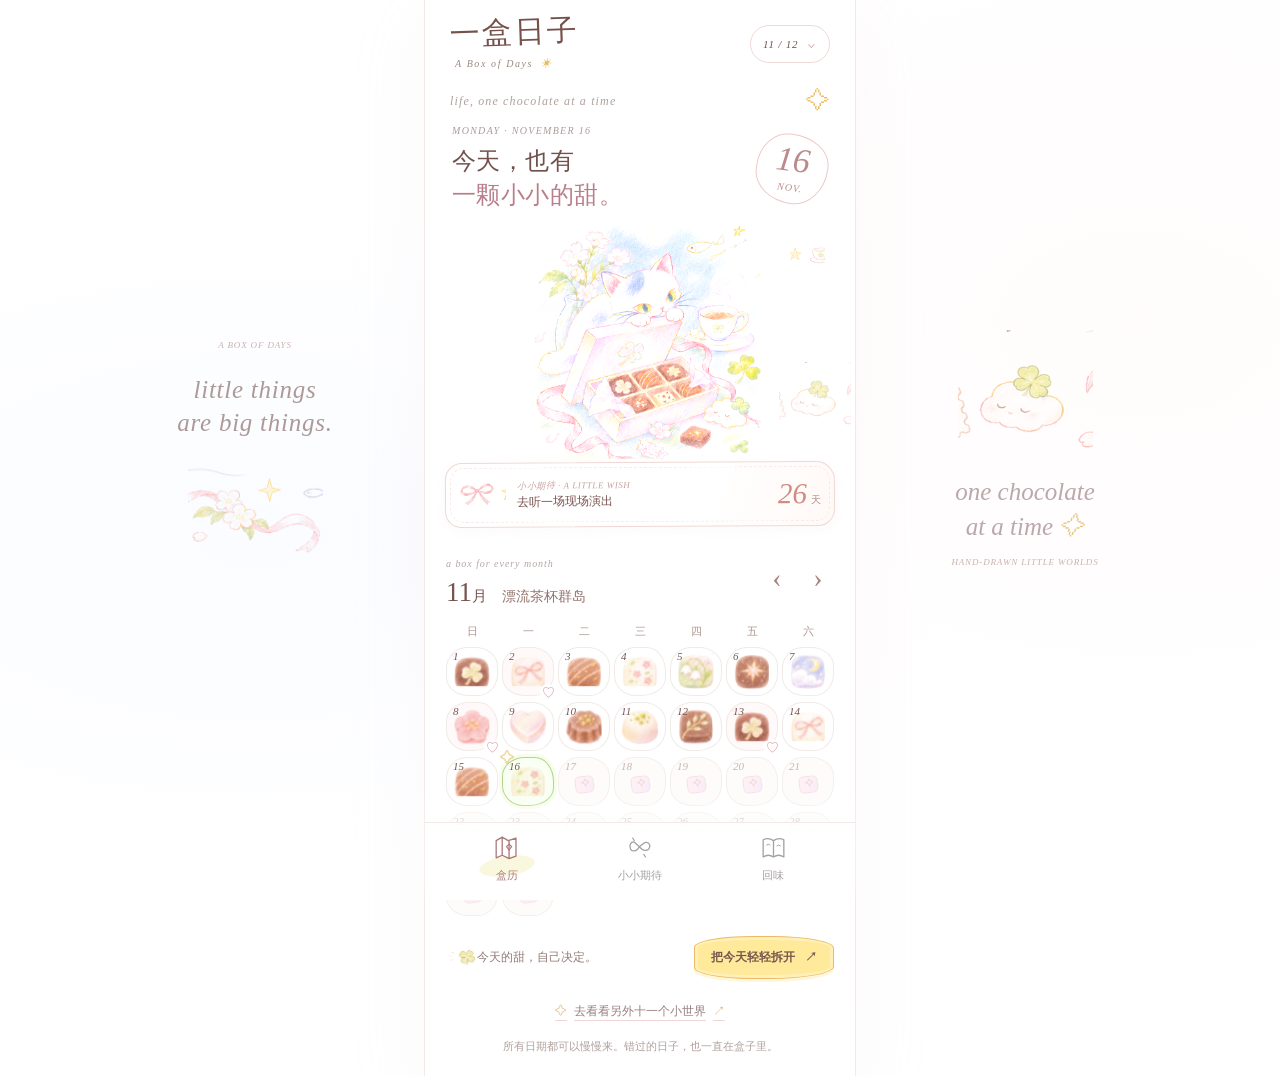
==== index.html @ d1d340fd "Polish V4 wrapper and mood interactions" ====
<!DOCTYPE html>
<html lang="zh-CN">
<head>
<meta charset="UTF-8" />
<meta name="viewport" content="width=device-width,initial-scale=1,viewport-fit=cover" />
<meta name="theme-color" content="#ffffff" />
<meta name="description" content="一盒日子：一颗巧克力，一段小日子。纯白手绘风互动日历 Demo。" />
<title>一盒日子 · A Box of Days</title>
<link rel="stylesheet" href="./styles.css" />
<script defer src="./app.js"></script>
</head>
<body>
<div class="site-aside left-aside" aria-hidden="true"><span class="aside-micro">A BOX OF DAYS</span><div class="aside-mark">little things<br />are big things.</div><img src="./assets/motif-flower.png" alt="" /></div>
<div class="app-shell" id="app">
  <header class="masthead">
    <button type="button" class="brand" data-nav="calendar" aria-label="回到盒历"><span class="brand-wordmark">一盒日子</span><span class="brand-sub">A Box of Days <span aria-hidden="true">✳</span></span></button>
    <button type="button" class="month-entry" data-months aria-label="选择月份"><span id="monthIndex">11 / 12</span><span class="month-down" aria-hidden="true">⌄</span></button>
  </header>
  <main id="pageContent" tabindex="-1"></main>
  <nav class="bottom-nav" aria-label="主导航">
    <button type="button" class="nav-item active" data-nav="calendar" aria-current="page"><svg viewBox="0 0 36 36" fill="none" aria-hidden="true"><path d="M6 10L13 6L20 10L29 7L29 28L21 31L13 27L6 30Z M13 6v21m8-17v21" stroke="currentColor" stroke-width="1.5" stroke-linejoin="round" stroke-linecap="round"/><path d="M18 17l3-3 3 3-3 4Z" stroke="currentColor" stroke-width="1.3"/></svg><span>盒历</span></button>
    <button type="button" class="nav-item" data-nav="anticipation"><svg viewBox="0 0 36 36" fill="none" aria-hidden="true"><path d="M7 15c3-7 6-2 11 2 5-4 9-8 12-2 0 8-8 8-12 2C14 24 6 24 7 15Z" stroke="currentColor" stroke-width="1.5" stroke-linecap="round" stroke-linejoin="round"/><path d="m12 10-2-3m13 19 2 3" stroke="currentColor" stroke-width="1.4" stroke-linecap="round"/></svg><span>小小期待</span></button>
    <button type="button" class="nav-item" data-nav="memories"><svg viewBox="0 0 36 36" fill="none" aria-hidden="true"><path d="M6 9Q12 6 18 10Q24 6 30 9V29Q24 25 18 29Q12 25 6 29Z M18 10v19" stroke="currentColor" stroke-width="1.5" stroke-linecap="round" stroke-linejoin="round"/><path d="M10 15q2-2 4 0m8 1q2-2 4 0" stroke="currentColor" stroke-width="1.1" stroke-linecap="round"/></svg><span>回味</span></button>
  </nav>
</div>
<div class="site-aside right-aside" aria-hidden="true"><img src="./assets/motif-cloud.png" alt="" /><div>one chocolate<br />at a time <span>✧</span></div><span class="aside-micro">HAND-DRAWN LITTLE WORLDS</span></div>
<div class="overlay-root" id="overlayRoot" aria-live="polite"></div>
<div class="toast" id="toast" role="status" aria-live="polite"></div>
</body>
</html>
---- styles.css ----
/* A Box of Days · Pure White Naive Pencil System v3 */
:root{--white:#fff;--ink:#70534d;--ink-dark:#493a38;--muted:#aa9993;--line:#ebded9;--pink:#ffd6dd;--pink-ink:#e7a9b9;--butter:#ffe67e;--blue:#afc8ef;--mint:#d2e7bc;--lilac:#e4d8fa;--paper-shadow:0 9px 30px #cfaeb515}
*{box-sizing:border-box}
html{scroll-behavior:smooth}
body{margin:0;background:#fff;color:var(--ink);font:14px/1.65 -apple-system,BlinkMacSystemFont,"PingFang SC","Microsoft YaHei","Noto Sans CJK SC",sans-serif;-webkit-font-smoothing:antialiased}
button,input,textarea{font:inherit;color:inherit}button{cursor:pointer}button:disabled{cursor:default;opacity:.38}button:focus-visible,input:focus-visible,textarea:focus-visible{outline:2px dashed #86a3d8;outline-offset:3px}
img,svg{display:block}img{max-width:100%}
button{background:none;border:0}h1,h2,h3,p{margin-top:0}.hand-tiny,.script-caption,.aside-micro,.brand-sub,.wish-title,.inner-kicker,.sheet-small{font:italic 12px/1.5 Georgia,"Times New Roman",serif;letter-spacing:.095em}
.app-shell{max-width:430px;margin:0 auto;min-height:100dvh;background:#fff;position:relative;padding-bottom:98px}
.masthead{height:81px;display:flex;align-items:center;justify-content:space-between;padding:13px 25px 6px;position:relative;background:#fff;z-index:2}
.brand{display:flex;flex-direction:column;align-items:flex-start;padding:0;line-height:1;text-align:left}
.brand-wordmark{font-family:"STKaiti","KaiTi","Noto Serif CJK SC",serif;font-size:30px;letter-spacing:.07em;font-weight:400;transform:rotate(-2deg);color:#8d6861}
.brand-sub{color:#9b8881;letter-spacing:.16em;font-size:10px;margin:9px 0 0 5px}
.brand-sub span{color:#e5b85b;margin-left:4px}
.month-entry{display:flex;align-items:center;gap:8px;border:1px solid #eedbd5;border-radius:100px;padding:7px 12px;font:italic 11px Georgia,serif;letter-spacing:.07em;background:#fff;min-height:38px}
.month-down{font:19px Georgia,serif;margin-top:-5px;color:#d0a49d}
.calendar-page{padding-bottom:13px}
.hero-topline{padding:0 25px;display:flex;align-items:center;justify-content:space-between;color:#b0a09d}
.small-star{font-size:24px;color:#efbf6a;font-weight:300}
.day-greeting{display:flex;justify-content:space-between;align-items:center;padding:4px 27px 0}
.today-caption{font:italic 10px Georgia,serif;color:#aa9b98;letter-spacing:.13em;margin-bottom:8px}
.day-greeting h1{font:400 24px/1.45 "STKaiti","KaiTi","Noto Serif CJK SC",serif;letter-spacing:.02em;color:#7e615b;margin:0}
.day-greeting h1 span{color:#c896a0}
.today-number{width:72px;height:70px;display:flex;flex-direction:column;align-items:center;justify-content:center;transform:rotate(7deg);border:1.2px solid #efc9c8;border-radius:44% 57% 47% 57% / 53% 43% 58% 46%;color:#bb8a8d}
.today-number strong{font:italic 34px/.9 Georgia,serif;font-weight:400}.today-number small{font:italic 10px Georgia,serif;letter-spacing:.1em;margin-top:6px}
.hero-picture{width:100%;height:246px;position:relative;display:flex;align-items:center;justify-content:center;overflow:visible;margin-top:0;isolation:isolate}
.hero-main{width:calc(100% - 26px);max-width:408px;height:100%;object-fit:contain;object-position:center;filter:saturate(1.15)}
.hero-picture>.float-star{position:absolute;z-index:-1;width:35px;right:7%;top:12%;opacity:.68}.hero-cloud{position:absolute;width:72px;right:1%;bottom:11%;opacity:.6;z-index:-1}
.mini-world{height:224px;margin:11px 22px 3px;position:relative;overflow:hidden;border-radius:34px;background:radial-gradient(ellipse at 50% 48%,color-mix(in srgb,var(--month-tint) 43%,white) 0%,#fff 69%);isolation:isolate}
.mini-world-halo{position:absolute;inset:15% 23%;border-radius:50%;border:1px dashed #e2d3dc;transform:rotate(-11deg)}.mini-world .doodle{position:absolute;width:108px;opacity:.86}.world-doodle-one{left:15%;top:9%;transform:rotate(-18deg)}.world-doodle-two{right:15%;top:13%;transform:rotate(17deg)}.mini-world .world-choco{position:absolute;width:120px;height:120px;object-fit:contain;bottom:34px;left:calc(50% - 60px);filter:drop-shadow(0 7px 12px #decbd455)}.world-circle{position:absolute;width:32px;height:32px;border:1px solid #e5bcc6;border-radius:45%;right:10%;top:32%;transform:rotate(20deg)}.world-subtitle{position:absolute;bottom:10px;left:0;right:0;text-align:center;font:italic 11px Georgia,serif;color:#9d918e;letter-spacing:.1em}
.goal-note{margin:3px 20px 18px;padding:8px 13px;min-height:65px;width:calc(100% - 40px);display:flex;align-items:center;gap:10px;text-align:left;border:1px solid #efd9d4;border-radius:17px 19px 17px 16px;position:relative;background:linear-gradient(110deg,#fff 67%,#fff9f6);box-shadow:0 3px 11px #efdede30;transform:rotate(-.3deg)}
.goal-note::before{content:"";position:absolute;inset:4px;border:1px dashed #f9e9e6;border-radius:14px;pointer-events:none}.goal-doodle{width:48px;flex:0 0 48px;display:flex;align-items:center;justify-content:center}.goal-doodle .doodle{width:46px;height:42px;object-fit:contain}.goal-copy{min-width:0;flex:1;display:flex;flex-direction:column;gap:1px}.goal-copy small{font:italic 9px Georgia,serif;letter-spacing:.06em;color:#c6a39f}.goal-copy strong{font-size:12px;line-height:1.35;font-weight:500;white-space:nowrap;overflow:hidden;text-overflow:ellipsis;color:#805e59}.goal-days{min-width:47px;display:flex;align-items:baseline;justify-content:flex-end;gap:4px;white-space:nowrap}.goal-days b{font:italic 29px Georgia,serif;color:#d18b83;font-weight:400}.goal-days small{font-size:10px;color:#ad8f83}
.calendar-section{padding:0 21px}.month-row{display:flex;align-items:center;justify-content:space-between;min-height:66px;margin-bottom:4px}.script-caption{font-size:10px;color:#b5a7a5}.month-row h2{font-family:"STKaiti","KaiTi","Noto Serif CJK SC",serif;font-weight:400;color:#826560;font-size:27px;line-height:1;margin:5px 0 0}.month-row h2 small{font-size:15px}.month-name{font-size:14px;margin-left:8px;color:#a78e88}.month-arrows{display:flex;gap:9px}.month-arrows button{font:28px/1 Georgia,serif;color:#a7837f;width:32px;height:38px;display:grid;place-items:center}
.weekdays,.dates-grid{display:grid;grid-template-columns:repeat(7,minmax(0,1fr));column-gap:4px}.weekdays{height:32px;align-items:center;text-align:center;color:#ae9690;font-size:11px}.dates-grid{gap:6px 4px}.date-empty{min-height:49px}.date-button{min-width:0;height:49px;position:relative;display:flex;align-items:center;justify-content:center;border:1px solid #f0ebe7;border-radius:40% 44% 38% 42% / 43% 38% 45% 39%;transition:transform .17s ease,background .17s ease,border-color .17s ease;background:#fff;overflow:visible}.date-button:nth-child(4n){border-radius:43% 37% 48% 41% / 39% 50% 37% 42%}.date-button:hover{transform:translateY(-2px) rotate(-2deg);border-color:#e9c8ca;background:#fffafa}.date-button.future{background:rgba(251,249,248,.55);border-color:#f4efec}.date-button.opened{background:#fff9fa}.date-button.today{border:1.8px solid #b2d48d;background:#fafff3;box-shadow:0 0 0 3px #f6fde9}.date-button.today:before{content:"✧";position:absolute;color:#e4b85a;font-size:15px;left:-3px;top:-12px}.date-number{font:italic 11px Georgia,serif;position:absolute;top:3px;left:6px;color:#876965;z-index:1;line-height:1}.date-button.future .date-number{color:#c7b5b0}.chocolate-image{object-fit:contain;display:block}.date-button .chocolate-image{height:40px;width:40px;margin-top:8px;mix-blend-mode:multiply}.tiny-foil{width:19px;height:17px;position:absolute;top:18px;left:calc(50% - 9px);background:linear-gradient(120deg,#fff2f5,#f9ecf9);border:1px solid #f3e2e5;border-radius:5px;transform:rotate(-7deg)}.tiny-foil:after{content:"✧";position:absolute;font-size:8px;color:#e2c2b8;left:6px;top:0}.date-heart{position:absolute;right:-3px;bottom:-5px;z-index:1;font:13px Georgia,serif;color:#d790a2;background:#fff;border-radius:50%;width:16px;height:16px;display:grid;place-items:center}
.calendar-bottom{display:flex;align-items:center;justify-content:space-between;gap:5px;margin:20px 0 4px}.calendar-bottom>span{display:flex;align-items:center;gap:2px;font:12px "STKaiti","KaiTi",serif;color:#ac938d}.calendar-bottom .doodle{height:28px;width:29px;object-fit:contain}.calendar-bottom button,.yellow-pencil-btn{background:#ffe99b;color:#77584e;border:1.2px solid #ecba67;min-height:43px;border-radius:42% 44% 46% 41% / 26% 28% 29% 27%;padding:8px 16px;font-weight:600;font-size:12px;box-shadow:0 3px 0 #fff6db,inset 0 0 0 3px #fff0b7;transition:transform .2s ease,box-shadow .2s ease}.calendar-bottom button:hover,.yellow-pencil-btn:hover{transform:translateY(-2px) rotate(-1deg);box-shadow:0 4px 12px #e8d69b77}.calendar-bottom button span{margin-left:7px}
.explore-months{display:flex;align-items:center;justify-content:center;gap:7px;margin:22px auto 0;color:#9a7f80;font-size:12px;text-decoration:underline;text-decoration-color:#f1d6d9;text-underline-offset:5px}.explore-months span{color:#deb36f}.under-note{text-align:center;color:#b0a19d;line-height:1.8;font-size:11px;padding:6px 22px;margin:8px 0 0}
.bottom-nav{position:absolute;bottom:0;left:0;right:0;height:78px;padding:8px 15px 18px;display:grid;grid-template-columns:repeat(3,1fr);z-index:9;background:linear-gradient(#ffffffeb,#fff 45%);border-top:1px solid #f3e9e7;box-shadow:0 -12px 28px #fff9}.nav-item{display:flex;align-items:center;justify-content:center;flex-direction:column;gap:0;font-size:11px;color:#a5a0a2;position:relative}.nav-item svg{width:31px;height:31px;margin-bottom:3px}.nav-item.active{color:#a97979}.nav-item.active::before{content:"";position:absolute;width:56px;height:20px;left:calc(50% - 28px);top:25px;z-index:-1;border-radius:50%;background:#f8f4d3b8;transform:rotate(-9deg)}
.site-aside{position:fixed;top:50%;transform:translateY(-50%);width:190px;pointer-events:none;display:flex;flex-direction:column;align-items:center;text-align:center;color:#c7b3ae}.site-aside .aside-micro{font-size:9px}.left-aside{left:max(4vw,calc(50% - 480px))}.right-aside{right:max(4vw,calc(50% - 480px))}.aside-mark{font:italic 25px/1.35 Georgia,serif;color:#ad9998;margin:20px 0;letter-spacing:.03em}.site-aside img{width:135px;opacity:.73}.right-aside div{font:italic 25px/1.4 Georgia,serif;margin:12px;color:#bba8ab}.right-aside div span{color:#e6cb88}
.inner-page{padding:28px 26px 20px}.inner-kicker{font-size:10px;color:#c8abae}.inner-page h1{margin:19px 0;font:400 28px/1.5 "STKaiti","KaiTi",serif;color:#866967}.inner-page h1 i{color:#ca9da3;font-style:normal}.section-copy{font-size:12px;line-height:1.9;color:#a19491}.gift-illustration{height:213px;position:relative;display:flex;align-items:center;justify-content:center}.gift-flower{width:185px;height:185px;object-fit:contain}.gift-ribbon{width:83px;position:absolute;left:11%;top:24%;transform:rotate(-15deg)}.gift-star{width:64px;position:absolute;right:10%;top:15%}.wish-paper{border:1px solid #ecd9d5;border-radius:19px;padding:21px;position:relative;box-shadow:var(--paper-shadow);background:#fff;transform:rotate(-.35deg)}.wish-paper::after{content:"";position:absolute;inset:5px;pointer-events:none;border:1px dashed #f6e8e4;border-radius:15px}.wish-title{color:#c5a7ad;margin-bottom:12px}.wish-paper>strong{display:block;font:400 23px/1.5 "STKaiti","KaiTi",serif;color:#856662}.wish-remaining{display:flex;align-items:center;gap:16px;margin:16px 0 12px}.wish-remaining b{font:italic 60px/1 Georgia,serif;font-weight:400;color:#c5918c}.wish-remaining span{display:flex;flex-direction:column;font-size:12px}.wish-remaining small{font:italic 10px Georgia,serif;color:#b9a3a0}.wish-reward{padding:12px 0;border-top:1px dashed #eddcd5;margin:13px 0;font-size:12px}.wish-paper .yellow-pencil-btn{width:100%;position:relative;z-index:1}.outline-pencil-btn{border:1px solid #ead6d4;border-radius:22px;background:#fff;color:#9a797b;font-size:12px;min-height:43px;padding:9px 14px}.inner-page>.outline-pencil-btn{width:100%;margin:19px 0 6px}.memory-hero{height:196px;position:relative;overflow:hidden;margin:5px 0 13px}.memory-art{position:absolute;width:300px;height:180px;object-fit:contain;left:0;top:0}.memory-cloud{position:absolute;width:120px;right:5px;top:14px}.memory-count{position:absolute;bottom:5px;right:10px;display:flex;flex-direction:column;text-align:center}.memory-count b{font:italic 55px Georgia,serif;color:#ba9398}.memory-count span{font-size:11px;color:#aa9897}.memory-list{display:flex;flex-direction:column;gap:7px}.memory-entry{display:flex;text-align:left;align-items:center;gap:11px;min-height:85px;border:1px solid #f0e5e0;border-radius:17px;background:#fff;padding:8px 11px}.memory-entry:hover{background:#fffbfc}.memory-piece{width:62px;height:62px;flex:0 0 62px;display:grid;place-items:center}.memory-piece img{height:60px;width:60px}.memory-words{display:flex;flex-direction:column;gap:1px;flex:1;min-width:0}.memory-words small{color:#b8a4a0;font:italic 10px Georgia,serif}.memory-words b{font-size:13px;color:#816862;font-weight:500}.memory-words>span{font-size:11px;color:#aa9994;white-space:nowrap;overflow:hidden;text-overflow:ellipsis}.entry-arrow{color:#c7a7aa;font-size:17px}
.dialog-open{overflow:hidden}.overlay-root{position:fixed;inset:0;z-index:60;pointer-events:none;display:flex;justify-content:center;align-items:flex-end}.overlay-root:has(.sheet){pointer-events:auto}.overlay-scrim{position:absolute;inset:0;background:rgba(62,53,50,.33);backdrop-filter:blur(3px);animation:fadeIn .23s both}.sheet{position:relative;z-index:1;width:min(100%,430px);max-height:92dvh;overflow-y:auto;overscroll-behavior:contain;background:#fff;border-radius:30px 30px 0 0;box-shadow:0 -16px 60px #4d3f3f25;animation:sheetUp .4s cubic-bezier(.2,.85,.2,1) both;padding-bottom:max(20px,env(safe-area-inset-bottom))}.sheet-header{display:flex;align-items:center;justify-content:space-between;padding:16px 23px 0}.sheet-small{font-size:10px;color:#c8aaa7}.sheet-small span{color:#e7c27c;margin-left:5px}.close-sheet{height:38px;width:38px;font:26px/1 Georgia,serif;color:#ae9292;border:1px solid #f1e3e1;border-radius:50%;background:#fff}.sheet-content{padding:0 23px 26px}.sheet-title{font:400 24px/1.4 "STKaiti","KaiTi",serif;color:#84655f;margin:2px 0 14px}.sheet-copy{font-size:12px;color:#a29492;margin-bottom:15px;line-height:1.9}
.date-cloud{width:max-content;max-width:100%;padding:5px 26px;margin:7px auto 1px;border:1px solid #f3c3c2;border-radius:47% 53% 45% 52% / 51% 49% 57% 46%;font:italic 23px Georgia,"STKaiti",serif;color:#986d66;text-align:center}.unwrap-canvas{height:252px;position:relative;display:flex;align-items:center;justify-content:center;isolation:isolate}.unwrap-spark{position:absolute;width:37px;z-index:0;opacity:.8}.unwrap-spark.first{left:9%;top:15%}.unwrap-spark.second{right:10%;bottom:12%}.under-candy{width:156px;height:156px;position:absolute;z-index:1;display:grid;place-items:center}.under-candy img{height:142px;width:142px;object-fit:contain}.foil-touch{--drag-x:0px;--drag-y:0px;--fold:0;width:268px;height:185px;display:grid;place-items:center;position:relative;z-index:2;border:0;background:transparent;touch-action:none;cursor:grab;transform:translate(var(--drag-x),var(--drag-y)) rotate(calc(var(--fold)*-11deg)) scale(calc(1 - var(--fold)*.055));transition:transform .37s cubic-bezier(.22,1.35,.35,1),opacity .28s}.foil-touch.dragging{transition:none;cursor:grabbing}.foil-illustration{width:100%;height:100%;object-fit:contain;filter:drop-shadow(0 9px 11px #d9c3c359)}.foil-touch:before{content:"";position:absolute;width:80px;height:50px;top:22%;left:35%;border-left:1px solid #d5aebe;border-top:1px solid #caa6be;transform:skew(13deg) rotate(calc(var(--fold)*15deg));opacity:calc(.13 + var(--fold)*.7);z-index:3;pointer-events:none}.foil-touch.unwrapping{animation:unwrapAway .72s cubic-bezier(.14,.8,.3,1) both}.unwrap-canvas.releasing .under-candy{animation:chocolateAppear .7s ease both}.stage-hint{position:absolute;bottom:0;width:100%;text-align:center;font-size:11px;color:#bc9b97}.tender-copy{text-align:center;color:#957e79;margin:9px 0 20px;line-height:1.9;font-size:13px}.tender-copy small{color:#b7a7a5;font-size:11px}.yellow-pencil-btn{display:block;width:100%;margin:4px auto 0;min-height:47px;font-size:13px}.gentle-link{display:block;margin:13px auto 0;text-align:center;color:#ad9a98;font-size:11px;text-decoration:underline;text-underline-offset:4px;text-decoration-color:#efdfdc;padding:7px}.reveal-canvas{height:269px;position:relative;display:grid;place-items:center}.open-wrapper{position:absolute;width:305px;height:218px;object-fit:contain;z-index:0;animation:spreadWrapper .56s ease both}.reveal-choco{width:151px;height:151px;display:grid;place-items:center;z-index:1;animation:chocolateAppear .7s ease both}.reveal-choco img{width:140px;height:140px;object-fit:contain;filter:drop-shadow(0 8px 5px #d7ac9944)}.crumbled-wrapper{position:absolute;width:75px;right:5%;bottom:3%;transform:rotate(24deg);opacity:.82}.reveal-spark{position:absolute;width:35px;top:12px;right:13%;z-index:2}.secondary-actions{display:flex;gap:9px;margin-top:15px}.secondary-actions button{flex:1}
.editor-heading{font:20px/1.4 "STKaiti","KaiTi",serif;text-align:center;color:#896c66;padding:3px 0 13px;display:flex;justify-content:center;align-items:center;gap:3px}.editor-heading img{width:46px;height:36px;object-fit:contain}.flavor-lab{border:1px solid #f0e0db;border-radius:19px;padding:14px 14px 12px;background:#fff;box-shadow:0 3px 14px #f9eded70}.mini-step{font-size:12px;color:#856b64;font-weight:600;display:flex;align-items:center;justify-content:space-between}.mini-step span{font-size:10px;font-weight:400;color:#baaaaa}.flavor-buttons{display:grid;grid-template-columns:repeat(3,1fr);gap:7px;margin:10px 0 4px}.flavor{border:1px solid transparent;border-radius:12px;padding:9px 5px;display:flex;flex-direction:column;align-items:center;gap:4px;font-size:11px;transition:.2s}.flavor:hover{background:#fffafa}.flavor[aria-pressed=true]{border-color:#eec0c7;background:#fff5f6}.flavor-visual{width:40px;height:29px;display:block;border-radius:44% 38% 46% 39%/52% 50% 38% 40%;background:var(--choco-color);box-shadow:inset 6px 4px 0 #ffffff50,1px 2px 0 #d5b7aa77;transform:rotate(-8deg);position:relative}.flavor-visual:after{content:"";position:absolute;inset:5px 12px;border-left:1px solid #ffefdfaa;transform:rotate(25deg)}.material-stage{height:152px;position:relative;display:flex;align-items:center;justify-content:center;background:radial-gradient(ellipse at center,#fff9f8 0,#fff 72%);border-radius:15px}.cross-section{width:245px;height:139px;filter:drop-shadow(0 4px 3px #dcbfc040)}.material-star{position:absolute;top:5px;left:12%;color:#ecb878;font-size:18px}.material-caption{position:absolute;bottom:0;right:11px;color:#c7abaa;font:italic 9px Georgia,serif}.slider-label{margin-top:12px}.slider-label em{font-style:normal;color:#c68f96;font-weight:500;font-size:11px}.slider-material{height:37px;display:flex;align-items:center;padding:0 5px}.slider-material input[type=range]{-webkit-appearance:none;appearance:none;width:100%;height:11px;border:1px solid #efd4d6;border-radius:30px;background:linear-gradient(90deg,#e8c9a6 0,#f5d9c9 var(--value),#faeeee var(--value),#faeeee 100%);box-shadow:inset 1px 2px 5px #bda2a235;cursor:pointer}.slider-material input::-webkit-slider-thumb{-webkit-appearance:none;appearance:none;width:29px;height:29px;background:radial-gradient(circle at 35% 30%,#fff7e6 0 20%,#f8c9cd 22% 73%,#d39da6 75%);border:1px solid #c8959f;border-radius:44% 58% 39% 48%;box-shadow:0 3px 0 #d4bfc072,0 5px 8px #c5a4a452;transition:transform .15s}.slider-material input:active::-webkit-slider-thumb{transform:scale(.9) translateY(2px)}.slider-material input::-moz-range-thumb{width:26px;height:26px;background:#f9cdd1;border:1px solid #c8959f;border-radius:48%}.slider-anchors{display:flex;justify-content:space-between;gap:4px;color:#ae9b95;font-size:9px;white-space:nowrap}.flavor-description{margin:12px auto 0;padding:5px 11px;width:max-content;max-width:100%;border-radius:40px;background:#fff6f6;color:#b48b8f;text-align:center;font:12px/1.5 "STKaiti","KaiTi",serif}.emotion-step{margin:20px 0 9px}.moods{display:flex;flex-wrap:wrap;gap:7px}.moods button{border:1px solid #eddcd9;border-radius:30px;min-height:32px;padding:6px 12px;color:#a38b8b;font-size:11px}.moods button[aria-pressed=true]{background:#ffe9ef;border-color:#e7afb8;color:#985e6d}#moodNote{width:100%;min-height:78px;resize:vertical;border:1px dashed #e7c4c9;border-radius:13px;padding:12px;background:#fffcfc;color:#806d69;font-size:12px;line-height:1.8}#moodNote::placeholder{color:#c8b7b5}.save-entry{margin-top:20px}
.future-message{text-align:center}.future-wrapper{height:187px;width:100%;object-fit:contain;margin:5px auto}.future-date{font:italic 12px Georgia,serif;color:#b19c97}.future-message h3{font:400 22px "STKaiti","KaiTi",serif;margin:9px 0;color:#836663}.future-message p{font-size:12px;color:#b09f99;line-height:1.9;margin:14px 0 23px}.world-list{display:flex;flex-direction:column;gap:6px;margin:5px 0}.world-item{width:100%;display:flex;align-items:center;text-align:left;gap:13px;border:1px solid #f1e8e4;border-radius:14px;padding:6px 10px;background:#fff}.world-item[aria-current=true]{border-color:#d6e1b2;background:#fbfff8}.world-icon{width:64px;height:57px;flex:0 0 64px;position:relative;display:grid;place-items:center;background:radial-gradient(circle,color-mix(in srgb,var(--tint) 28%,white),transparent 70%)}.world-icon .doodle{position:absolute;width:49px;height:40px;object-fit:contain;left:-4px;top:-1px}.world-icon .chocolate-image{position:absolute;width:46px;height:43px;right:1px;bottom:-1px;object-fit:contain}.world-item>span:nth-child(2){display:flex;flex-direction:column;gap:3px;flex:1}.world-item b{font-weight:500;font-size:12px}.world-item small{color:#b7a4a2;font-size:10px}.world-item em{font-style:normal;color:#c9b2b2}.goal-check{display:flex;align-items:center;gap:10px;padding:11px 0;color:#88716e;font-size:12px}.goal-check input{width:17px;height:17px;accent-color:#cf9caa}.field{display:flex;flex-direction:column;gap:8px;margin:12px 0 17px;color:#816a66;font-size:12px}.field input{border:1px solid #eadbd6;border-radius:11px;min-height:43px;padding:9px 12px;color:#795c57;font-size:12px;background:#fff}.field input:focus{border-color:#cbadab}.sheet form .yellow-pencil-btn{margin-top:23px}.toast{position:fixed;z-index:99;bottom:92px;left:50%;transform:translate(-50%,10px);opacity:0;transition:.24s ease;pointer-events:none;background:#866c68;color:#fff;border-radius:30px;min-width:180px;padding:11px 16px;font-size:11px;text-align:center;box-shadow:0 8px 23px #77636333}.toast.show{opacity:1;transform:translate(-50%,0)}
@keyframes sheetUp{from{transform:translateY(35px);opacity:.5}to{transform:translateY(0);opacity:1}}@keyframes fadeIn{from{opacity:0}to{opacity:1}}@keyframes unwrapAway{0%{transform:translate(0,0) rotate(0) scale(1);opacity:1}32%{transform:translate(7px,-35px) rotate(-8deg) scale(1.05,.96);opacity:1}61%{transform:translate(-33px,-75px) rotate(-25deg) scale(.8,.65);opacity:.9}100%{transform:translate(-100px,-123px) rotate(-57deg) scale(.25,.31);opacity:0}}@keyframes chocolateAppear{0%{opacity:.25;transform:scale(.79) rotate(8deg)}65%{opacity:1;transform:scale(1.07) rotate(-4deg)}100%{transform:scale(1) rotate(0)}}@keyframes spreadWrapper{from{opacity:.5;transform:scale(.65)}to{opacity:1;transform:scale(1)}}
@media(min-width:700px){body{background:radial-gradient(ellipse at 20% 50%,#eaf1ff3b,transparent 43%),radial-gradient(ellipse at 89% 30%,#fff2f33d,transparent 40%),#fff}.app-shell{box-shadow:0 0 0 1px #f4e9e6,0 20px 70px #e9d8da24}.bottom-nav{position:sticky;margin-top:-78px;bottom:0}.app-shell{padding-bottom:0;min-height:100vh}.overlay-root{align-items:center}.sheet{border-radius:26px;max-height:90vh}.toast{bottom:25px}}
@media(max-width:900px){.site-aside{display:none}}
@media(max-width:370px){.masthead{padding-left:18px;padding-right:18px}.brand-wordmark{font-size:26px}.hero-picture{height:226px}.day-greeting{padding:0 19px}.calendar-section{padding:0 16px}.date-button{height:44px}.date-button .chocolate-image{height:36px;width:36px}.date-empty{min-height:44px}.calendar-bottom>span{font-size:10px}.calendar-bottom button{font-size:11px;padding:7px 10px}}
@media(prefers-reduced-motion:reduce){html{scroll-behavior:auto}*,*:before,*:after{animation-duration:.001ms!important;transition-duration:.001ms!important;scroll-behavior:auto!important}}
/* Final contrast calibration: white is the canvas, not a faded overlay. */
.hero-main{filter:saturate(1.34) contrast(1.1)}
.brand-wordmark{color:#77504a}
.day-greeting h1{color:#72514d}
.day-greeting h1 span{color:#ba7e8a}
.month-row h2{color:#775450}
.month-name{color:#92716c}
.date-number{color:#765653}
.goal-copy strong{color:#78534f}
.calendar-bottom>span{color:#927a75}
/* The sealed wrapper must truly conceal the chocolate; images must not hijack pointer dragging. */
.unwrap-canvas .under-candy{opacity:0}
.unwrap-canvas.releasing .under-candy{opacity:1}
.foil-touch,.foil-touch *{user-select:none;-webkit-user-select:none;-webkit-user-drag:none}
.foil-illustration{pointer-events:none}
/* V4 interaction polish: illustration-led foil peel and continuous filling material. */
.date-button .chocolate-image{margin:0;flex:0 0 auto;align-self:center;mix-blend-mode:multiply}
.foil-touch{--drag-x:0px;--drag-y:0px;--fold:0;--foil-alpha:1;width:min(268px,82vw);height:185px;position:relative;display:block;place-items:unset;transform:translate(var(--drag-x),var(--drag-y)) rotate(calc(var(--fold)*-13deg)) scale(calc(1 - var(--fold)*.035));opacity:var(--foil-alpha);transition:none;will-change:transform,opacity}
.foil-touch.dragging,.foil-touch.finishing,.foil-touch.springing{transition:none}
.foil-touch:before{display:none}
.foil-frame-stack{position:absolute;inset:0;display:block;pointer-events:none}
.foil-frame{position:absolute;inset:0;width:100%;height:100%;object-fit:contain;opacity:0;pointer-events:none;user-select:none;-webkit-user-drag:none;will-change:opacity}
.foil-frame:first-child{opacity:1}
.unwrap-canvas .under-candy{opacity:var(--candy-reveal,0);transform:scale(calc(.94 + var(--candy-reveal,0)*.06));transition:none;will-change:opacity,transform}
.unwrap-canvas.releasing .under-candy{animation:none;opacity:var(--candy-reveal,0)}
.stage-hint{transition:opacity .18s ease}
.slider-material input[type=range]{background:linear-gradient(90deg,var(--material-color,#d8c69f) 0,var(--material-color,#d8c69f) var(--value),#faeeee var(--value),#faeeee 100%);transition:background .14s ease}
.slider-material input::-webkit-slider-thumb{background:radial-gradient(circle at 35% 30%,#fff7e6 0 20%,var(--material-color,#f8c9cd) 22% 73%,#d39da6 75%);transition:transform .15s cubic-bezier(.2,.8,.25,1),filter .18s ease}
.slider-material input:active::-webkit-slider-thumb{transform:scale(1.08) translateY(1px);filter:saturate(1.08)}
.slider-material input::-moz-range-thumb{background:radial-gradient(circle at 35% 30%,#fff7e6 0 20%,var(--material-color,#f8c9cd) 22% 73%,#d39da6 75%);transition:transform .15s ease}
.slider-anchors{align-items:center;color:#a28d85;font-size:10px}
.slider-anchors span{display:inline-flex;align-items:center;gap:4px}
.slider-anchors span:first-child{color:#9e876d}
.slider-anchors span:last-child{color:#bc8390}
.slider-anchors i{font:normal 10px Georgia,serif;color:#d0ae75}
.cross-section stop{transition:stop-color .16s ease}
.cross-section #filling,.cross-section #fillingSheen,.cross-section #drip{transition:fill .18s ease,stroke .18s ease,opacity .18s ease,stroke-width .18s ease}
.date-button .chocolate-image{transform:translate(var(--art-x,0),var(--art-y,0))}
.date-button:is([data-date$="-01"],[data-date$="-13"],[data-date$="-25"]) .chocolate-image{--art-x:-2.875%;--art-y:-9.625%}
.date-button:is([data-date$="-02"],[data-date$="-14"],[data-date$="-26"]) .chocolate-image{--art-x:-5.775%;--art-y:-9.925%}
.date-button:is([data-date$="-03"],[data-date$="-15"],[data-date$="-27"]) .chocolate-image{--art-x:-3.2%;--art-y:-9.625%}
.date-button:is([data-date$="-04"],[data-date$="-16"],[data-date$="-28"]) .chocolate-image{--art-x:-5.125%;--art-y:-9.625%}
.date-button:is([data-date$="-05"],[data-date$="-17"],[data-date$="-29"]) .chocolate-image{--art-x:-3.525%;--art-y:-2.575%}
.date-button:is([data-date$="-06"],[data-date$="-18"],[data-date$="-30"]) .chocolate-image{--art-x:-5.45%;--art-y:-1.925%}
.date-button:is([data-date$="-07"],[data-date$="-19"],[data-date$="-31"]) .chocolate-image{--art-x:-2.575%;--art-y:-3.2%}
.date-button:is([data-date$="-08"],[data-date$="-20"]) .chocolate-image{--art-x:-3.85%;--art-y:-2.25%}
.date-button:is([data-date$="-09"],[data-date$="-21"]) .chocolate-image{--art-x:-.65%;--art-y:-4.175%}
.date-button:is([data-date$="-10"],[data-date$="-22"]) .chocolate-image{--art-x:-3.2%;--art-y:-3.525%}
.date-button:is([data-date$="-11"],[data-date$="-23"]) .chocolate-image{--art-x:-2.25%;--art-y:-3.525%}
.date-button:is([data-date$="-12"],[data-date$="-24"]) .chocolate-image{--art-x:-5.125%;--art-y:-1.925%}
.sheet.settled{animation:none}
.overlay-scrim.settled{animation:none}
.reveal-canvas.settled{height:252px}
.reveal-canvas.settled .open-wrapper{width:min(268px,82vw);height:185px;animation:none}
.reveal-canvas.settled .reveal-choco{width:156px;height:156px;animation:none}
.reveal-canvas.settled .reveal-choco img{width:142px;height:142px}
.cross-section #fillingGroup{transform-box:fill-box;transform-origin:center;transition:transform .24s cubic-bezier(.2,.8,.2,1)}
.material-stage.is-pressing .cross-section #fillingGroup{transform:scale(.975,.92) translateY(1px)}
.slider-material input:active::-moz-range-thumb{transform:scale(1.08) translateY(1px)}
@media(prefers-reduced-motion:reduce){.foil-frame,.unwrap-canvas .under-candy,.stage-hint,.cross-section #filling,.cross-section #fillingSheen,.cross-section #drip{transition:none!important}}
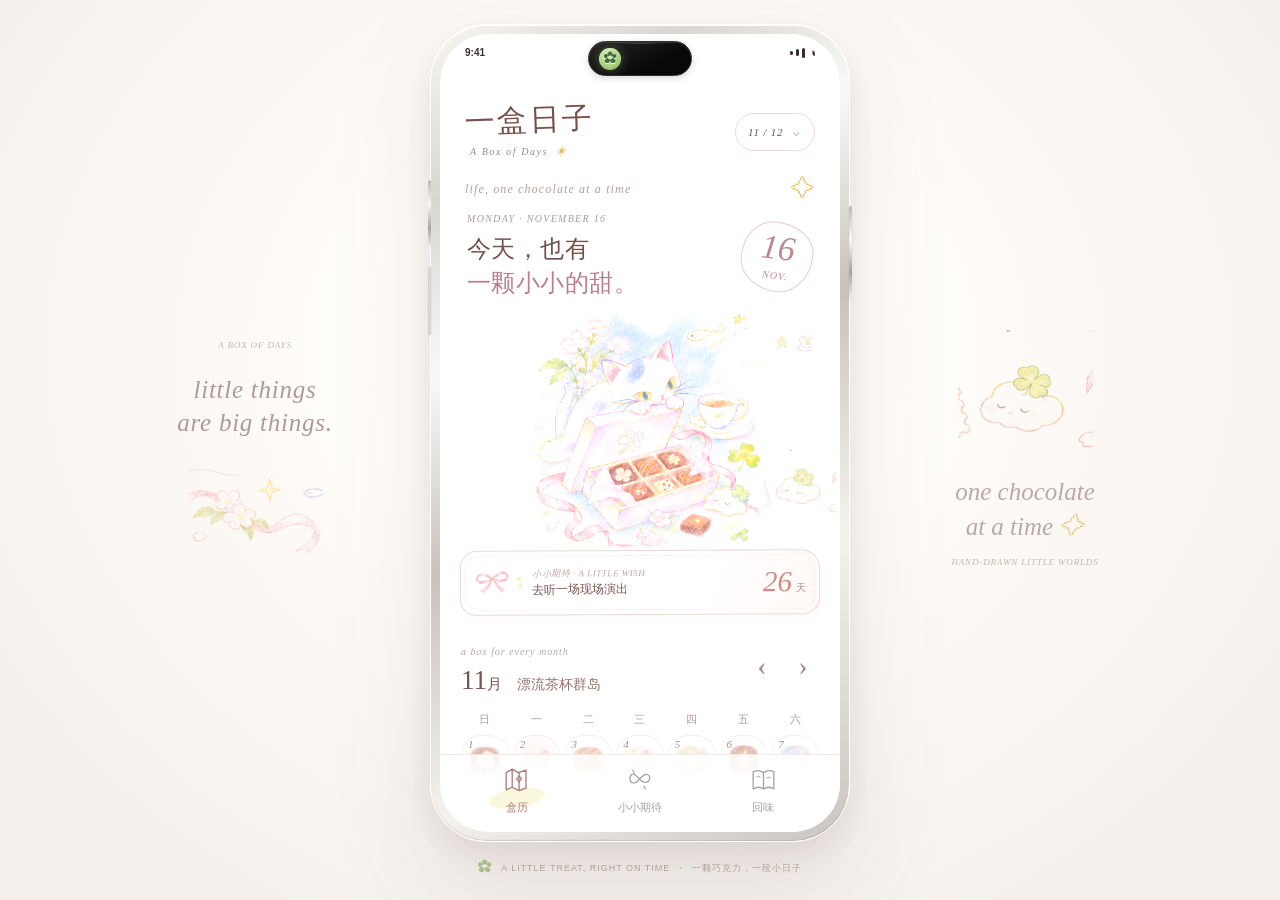
==== commit b001a4df: "Add V5 phone mockup and Dynamic Island interactions" ====
--- a/index.html
+++ b/index.html
@@ -11,20 +11,38 @@
 </head>
 <body>
 <div class="site-aside left-aside" aria-hidden="true"><span class="aside-micro">A BOX OF DAYS</span><div class="aside-mark">little things<br />are big things.</div><img src="./assets/motif-flower.png" alt="" /></div>
-<div class="app-shell" id="app">
-  <header class="masthead">
-    <button type="button" class="brand" data-nav="calendar" aria-label="回到盒历"><span class="brand-wordmark">一盒日子</span><span class="brand-sub">A Box of Days <span aria-hidden="true">✳</span></span></button>
-    <button type="button" class="month-entry" data-months aria-label="选择月份"><span id="monthIndex">11 / 12</span><span class="month-down" aria-hidden="true">⌄</span></button>
-  </header>
-  <main id="pageContent" tabindex="-1"></main>
-  <nav class="bottom-nav" aria-label="主导航">
-    <button type="button" class="nav-item active" data-nav="calendar" aria-current="page"><svg viewBox="0 0 36 36" fill="none" aria-hidden="true"><path d="M6 10L13 6L20 10L29 7L29 28L21 31L13 27L6 30Z M13 6v21m8-17v21" stroke="currentColor" stroke-width="1.5" stroke-linejoin="round" stroke-linecap="round"/><path d="M18 17l3-3 3 3-3 4Z" stroke="currentColor" stroke-width="1.3"/></svg><span>盒历</span></button>
-    <button type="button" class="nav-item" data-nav="anticipation"><svg viewBox="0 0 36 36" fill="none" aria-hidden="true"><path d="M7 15c3-7 6-2 11 2 5-4 9-8 12-2 0 8-8 8-12 2C14 24 6 24 7 15Z" stroke="currentColor" stroke-width="1.5" stroke-linecap="round" stroke-linejoin="round"/><path d="m12 10-2-3m13 19 2 3" stroke="currentColor" stroke-width="1.4" stroke-linecap="round"/></svg><span>小小期待</span></button>
-    <button type="button" class="nav-item" data-nav="memories"><svg viewBox="0 0 36 36" fill="none" aria-hidden="true"><path d="M6 9Q12 6 18 10Q24 6 30 9V29Q24 25 18 29Q12 25 6 29Z M18 10v19" stroke="currentColor" stroke-width="1.5" stroke-linecap="round" stroke-linejoin="round"/><path d="M10 15q2-2 4 0m8 1q2-2 4 0" stroke="currentColor" stroke-width="1.1" stroke-linecap="round"/></svg><span>回味</span></button>
-  </nav>
+<div class="phone-stage">
+  <div class="phone-device" id="phoneDevice">
+    <div class="phone-screen" id="phoneScreen">
+      <div class="phone-status-bar" aria-hidden="true"><span>9:41</span><span class="status-signals"><i></i><i></i><i></i><b>▰</b></span></div>
+      <button type="button" id="dayIsland" class="day-island" data-mode="idle" aria-label="一盒日子状态：休息中" aria-expanded="false" aria-controls="islandDetail">
+        <span class="island-mark-wrap" aria-hidden="true"><span id="islandMark" class="island-mark">✿</span><span id="islandMoodDot" class="island-mood-dot"></span></span>
+        <span class="island-copy" id="islandDetail"><span id="islandTitle" class="island-title">一盒日子</span><span id="islandSubtitle" class="island-subtitle">慢慢打开今天</span></span>
+        <span id="islandMeter" class="island-meter" role="progressbar" aria-label="拆纸进度" aria-valuemin="0" aria-valuemax="100" aria-valuenow="0"><span id="islandProgressFill"></span></span>
+        <span class="island-spark" aria-hidden="true">✦</span>
+      </button>
+      <span id="islandAnnouncement" class="island-announcement" aria-live="polite" aria-atomic="true"></span>
+      <div class="phone-app-scroll" id="phoneAppScroll">
+        <div class="app-shell" id="app">
+          <header class="masthead">
+            <button type="button" class="brand" data-nav="calendar" aria-label="回到盒历"><span class="brand-wordmark">一盒日子</span><span class="brand-sub">A Box of Days <span aria-hidden="true">✳</span></span></button>
+            <button type="button" class="month-entry" data-months aria-label="选择月份"><span id="monthIndex">11 / 12</span><span class="month-down" aria-hidden="true">⌄</span></button>
+          </header>
+          <main id="pageContent" tabindex="-1"></main>
+          <nav class="bottom-nav" aria-label="主导航">
+            <button type="button" class="nav-item active" data-nav="calendar" aria-current="page"><svg viewBox="0 0 36 36" fill="none" aria-hidden="true"><path d="M6 10L13 6L20 10L29 7L29 28L21 31L13 27L6 30Z M13 6v21m8-17v21" stroke="currentColor" stroke-width="1.5" stroke-linejoin="round" stroke-linecap="round"/><path d="M18 17l3-3 3 3-3 4Z" stroke="currentColor" stroke-width="1.3"/></svg><span>盒历</span></button>
+            <button type="button" class="nav-item" data-nav="anticipation"><svg viewBox="0 0 36 36" fill="none" aria-hidden="true"><path d="M7 15c3-7 6-2 11 2 5-4 9-8 12-2 0 8-8 8-12 2C14 24 6 24 7 15Z" stroke="currentColor" stroke-width="1.5" stroke-linecap="round" stroke-linejoin="round"/><path d="m12 10-2-3m13 19 2 3" stroke="currentColor" stroke-width="1.4" stroke-linecap="round"/></svg><span>小小期待</span></button>
+            <button type="button" class="nav-item" data-nav="memories"><svg viewBox="0 0 36 36" fill="none" aria-hidden="true"><path d="M6 9Q12 6 18 10Q24 6 30 9V29Q24 25 18 29Q12 25 6 29Z M18 10v19" stroke="currentColor" stroke-width="1.5" stroke-linecap="round" stroke-linejoin="round"/><path d="M10 15q2-2 4 0m8 1q2-2 4 0" stroke="currentColor" stroke-width="1.1" stroke-linecap="round"/></svg><span>回味</span></button>
+          </nav>
+        </div>
+      </div>
+      <div class="overlay-root" id="overlayRoot" aria-live="polite"></div>
+      <div class="toast" id="toast" role="status" aria-live="polite"></div>
+    </div>
+  </div>
+  <div class="stage-caption"><span class="caption-flower">✿</span><span>A LITTLE TREAT, RIGHT ON TIME</span><span class="caption-dot">·</span><span>一颗巧克力，一段小日子</span></div>
 </div>
 <div class="site-aside right-aside" aria-hidden="true"><img src="./assets/motif-cloud.png" alt="" /><div>one chocolate<br />at a time <span>✧</span></div><span class="aside-micro">HAND-DRAWN LITTLE WORLDS</span></div>
-<div class="overlay-root" id="overlayRoot" aria-live="polite"></div>
-<div class="toast" id="toast" role="status" aria-live="polite"></div>
 </body>
 </html>
+
--- a/styles.css
+++ b/styles.css
@@ -106,3 +106,70 @@
 .material-stage.is-pressing .cross-section #fillingGroup{transform:scale(.975,.92) translateY(1px)}
 .slider-material input:active::-moz-range-thumb{transform:scale(1.08) translateY(1px)}
 @media(prefers-reduced-motion:reduce){.foil-frame,.unwrap-canvas .under-candy,.stage-hint,.cross-section #filling,.cross-section #fillingSheen,.cross-section #drip{transition:none!important}}
+
+/* V5 — an operable little phone, not a screenshot in a frame. */
+body{min-height:100vh;overflow-x:hidden;background:radial-gradient(ellipse at 50% 44%,#fff 0,#fffdf9 42%,#f7f2ed 100%)}
+.phone-stage{min-height:100svh;display:flex;flex-direction:column;align-items:center;justify-content:center;gap:12px;padding:24px 12px 18px;position:relative;isolation:isolate}
+.phone-device{width:420px;height:min(850px,calc(100svh - 82px));min-height:600px;padding:9px;position:relative;border:1px solid #fff;border-radius:57px;background:linear-gradient(145deg,#f9f7f3 0%,#d9d5d1 16%,#faf9f6 32%,#c8c2bd 50%,#f5f2ee 72%,#c9c4bf 100%);box-shadow:0 42px 100px #77686626,0 12px 28px #7d6b6320, inset 0 1px 1px #fff, inset 0 -1px 1px #91898455;z-index:1}
+.phone-device:before,.phone-device:after{content:"";position:absolute;z-index:2;width:3px;border-radius:3px;background:linear-gradient(#bdb8b2,#faf8f4 35%,#aaa49f 70%,#f5f2ed);box-shadow:0 1px 2px #6c625d33}
+.phone-device:before{left:-3px;top:155px;height:68px;box-shadow:0 87px 0 -0.1px #d9d5d1,0 87px 1px #8f898455}
+.phone-device:after{right:-3px;top:181px;height:94px}
+.phone-screen{height:100%;width:100%;position:relative;z-index:1;overflow:hidden;border-radius:48px;background:#fff;box-shadow:inset 0 0 0 1px #5a514c22;isolation:isolate}
+.phone-status-bar{position:absolute;z-index:82;inset:10px 25px auto;display:flex;justify-content:space-between;align-items:center;height:17px;color:#392d2b;font:600 10px/1 -apple-system,BlinkMacSystemFont,"Segoe UI",sans-serif;pointer-events:none}
+.status-signals{display:flex;align-items:center;gap:3px;height:12px;color:#392d2b}.status-signals i{width:3px;border-radius:3px;background:currentColor;display:block}.status-signals i:nth-child(1){height:4px}.status-signals i:nth-child(2){height:7px}.status-signals i:nth-child(3){height:10px}.status-signals b{font-size:10px;margin-left:2px;transform:rotate(90deg);font-weight:700}
+.day-island{--island-tint:#cde9ad;--island-progress:0;position:absolute;z-index:90;top:7px;left:50%;transform:translateX(-50%);width:104px;height:35px;padding:0 10px;display:flex;align-items:center;gap:8px;overflow:hidden;border:1px solid #322d2b;border-radius:999px;background:linear-gradient(155deg,#252321,#080808 68%);color:#fff;box-shadow:0 2px 7px #322b2b2e,inset 0 1px 0 #ffffff20;cursor:pointer;text-align:left;transition:width .42s cubic-bezier(.2,.8,.2,1),height .38s cubic-bezier(.2,.8,.2,1),top .38s ease,box-shadow .35s ease;touch-action:manipulation}
+.day-island:before{content:"";position:absolute;inset:1px 22% auto;height:1px;background:linear-gradient(90deg,transparent,#ffffff3a,transparent);opacity:.75}
+.day-island[data-mode="day"]{width:218px;height:43px;top:5px;box-shadow:0 5px 18px #312b2b48,inset 0 1px 0 #ffffff24}
+.day-island[data-mode="unwrap"]{width:225px;height:49px;top:4px;box-shadow:0 7px 22px #1e1a1955,inset 0 1px 0 #ffffff24}
+.day-island[data-mode="revealed"],.day-island[data-mode="saved"]{width:236px;height:47px;top:4px;box-shadow:0 7px 24px #332c2b42,inset 0 1px 0 #ffffff28}
+.day-island.is-expanded{width:min(274px,calc(100% - 74px));height:62px;top:4px;box-shadow:0 10px 30px #312b2b55,inset 0 1px 0 #ffffff2d}
+.island-mark-wrap{width:22px;height:22px;flex:0 0 22px;display:grid;place-items:center;position:relative;border-radius:50%;background:radial-gradient(circle at 40% 32%,#d7f3ae,#a1cb79 64%,#629366);box-shadow:0 0 12px #b9e18c55,inset 0 1px 2px #fff9}
+.island-mark{color:#426c46;font:13px/1 Georgia,serif;text-shadow:0 1px 0 #f4ffd8;transition:transform .35s ease,color .35s ease}
+.island-mood-dot{position:absolute;right:-1px;bottom:0;width:7px;height:7px;border:1px solid #100f0e;border-radius:50%;background:var(--island-mood,#f2c3d0);opacity:0;transform:scale(.3);transition:opacity .25s ease,transform .35s cubic-bezier(.16,1,.3,1)}
+.island-copy{min-width:0;display:flex;flex:1;flex-direction:column;gap:1px;white-space:nowrap;overflow:hidden;opacity:0;transform:translateX(-5px);transition:opacity .2s ease .05s,transform .35s cubic-bezier(.2,.8,.2,1)}
+.island-title{color:#fff;font-size:10px;line-height:1.2;font-weight:600;letter-spacing:.025em;overflow:hidden;text-overflow:ellipsis}
+.island-subtitle{color:#c9c5c1;font-size:8px;line-height:1.3;overflow:hidden;text-overflow:ellipsis}
+.island-announcement{position:absolute;width:1px;height:1px;padding:0;margin:-1px;overflow:hidden;clip:rect(0,0,0,0);white-space:nowrap;border:0}
+.island-meter{position:absolute;left:40px;right:18px;bottom:7px;height:2px;border-radius:99px;background:#ffffff30;opacity:0;transition:opacity .18s ease}
+.island-meter>span{display:block;width:0;height:100%;border-radius:inherit;background:linear-gradient(90deg,#c5e89d,#f8d7a8,#f4b7bf);box-shadow:0 0 7px #e8d5a8aa;transition:width .09s linear}
+.island-spark{position:absolute;right:12px;top:8px;color:#ffe6a4;font-size:12px;opacity:0;transform:scale(.3) rotate(-30deg);transition:opacity .2s ease,transform .45s cubic-bezier(.16,1,.3,1)}
+.day-island[data-mode="day"] .island-copy,.day-island[data-mode="unwrap"] .island-copy,.day-island[data-mode="revealed"] .island-copy,.day-island[data-mode="saved"] .island-copy,.day-island.is-expanded .island-copy{opacity:1;transform:translateX(0)}
+.day-island[data-mode="unwrap"] .island-meter{opacity:1}
+.day-island[data-mode="unwrap"] .island-mark{transform:rotate(-16deg) scale(.9);color:#f6daa0}
+.day-island[data-mode="revealed"] .island-mark,.day-island[data-mode="saved"] .island-mark{transform:rotate(12deg) scale(1.08);color:#fff0bd}
+.day-island[data-mode="revealed"] .island-spark,.day-island[data-mode="saved"] .island-spark{opacity:1;transform:scale(1) rotate(0)}
+.day-island[data-mode="saved"] .island-mood-dot{opacity:1;transform:scale(1)}
+.phone-app-scroll{position:absolute;inset:0;overflow-y:auto;overscroll-behavior:contain;-webkit-overflow-scrolling:touch;scrollbar-width:none;border-radius:inherit;transition:filter .25s ease}
+.phone-app-scroll::-webkit-scrollbar{display:none}
+.phone-app-scroll.dialog-open{overflow:hidden}
+.phone-app-scroll>.app-shell{width:100%;max-width:none;min-height:100%;margin:0;padding:54px 0 0;background:#fff;box-shadow:none}
+.phone-app-scroll .bottom-nav{z-index:9}
+.phone-screen>.overlay-root{position:absolute;inset:0;z-index:70;align-items:flex-end;pointer-events:none}
+.phone-screen>.overlay-root:has(.sheet){pointer-events:auto}
+.phone-screen>.overlay-root .overlay-scrim{position:absolute;inset:0}
+.phone-screen>.overlay-root .sheet{width:100%;max-height:calc(100% - 58px - env(safe-area-inset-top));border-radius:29px 29px 38px 38px;padding-bottom:max(24px,env(safe-area-inset-bottom))}
+.phone-screen>.toast{position:absolute;left:50%;bottom:92px;z-index:99;max-width:calc(100% - 36px);white-space:normal}
+.stage-caption{display:flex;align-items:center;gap:8px;color:#b8a5a1;font-size:9px;letter-spacing:.11em;text-transform:uppercase}
+.caption-flower{font-size:14px;color:#adc88e}.caption-dot{color:#e4c4a5;font-size:17px}
+@media(min-width:700px){
+  body{background:radial-gradient(ellipse at 50% 39%,#fff 0,#fffdf9 34%,#f4efeb 86%)}
+  .phone-app-scroll>.app-shell{min-height:100%;padding-bottom:0}
+  .phone-app-scroll .bottom-nav{position:sticky;margin-top:-78px;bottom:0}
+  .phone-screen>.overlay-root{align-items:flex-end}
+  .phone-screen>.overlay-root .sheet{max-height:calc(100% - 58px - env(safe-area-inset-top))}
+}
+@media(max-height:720px) and (min-width:621px){.phone-stage{min-height:100vh;padding-top:14px;padding-bottom:10px}.phone-device{height:calc(100vh - 74px);min-height:560px}.stage-caption{font-size:8px}}
+@media(max-width:620px){
+  body{min-height:100dvh;background:#fff}
+  .phone-stage{min-height:100dvh;padding:0;gap:0}
+  .phone-device{width:100%;height:100dvh;min-height:100dvh;padding:0;border:0;border-radius:0;background:#fff;box-shadow:none}
+  .phone-device:before,.phone-device:after,.stage-caption{display:none}
+  .phone-screen{border-radius:0;box-shadow:none}
+  .phone-status-bar{top:max(10px,env(safe-area-inset-top));left:28px;right:25px}
+  .day-island{top:max(7px,calc(env(safe-area-inset-top) + 1px))}
+  .day-island[data-mode="day"],.day-island[data-mode="unwrap"],.day-island[data-mode="revealed"],.day-island[data-mode="saved"],.day-island.is-expanded{top:max(4px,env(safe-area-inset-top))}
+  .phone-app-scroll>.app-shell{padding-top:calc(54px + env(safe-area-inset-top))}
+  .phone-screen>.overlay-root .sheet{padding-bottom:max(24px,env(safe-area-inset-bottom))}
+}
+@media(prefers-reduced-motion:reduce){.phone-device,.phone-screen,.day-island,.island-mark,.island-copy,.island-meter,.island-spark,.island-mood-dot{transition:none!important;animation:none!important}}
+
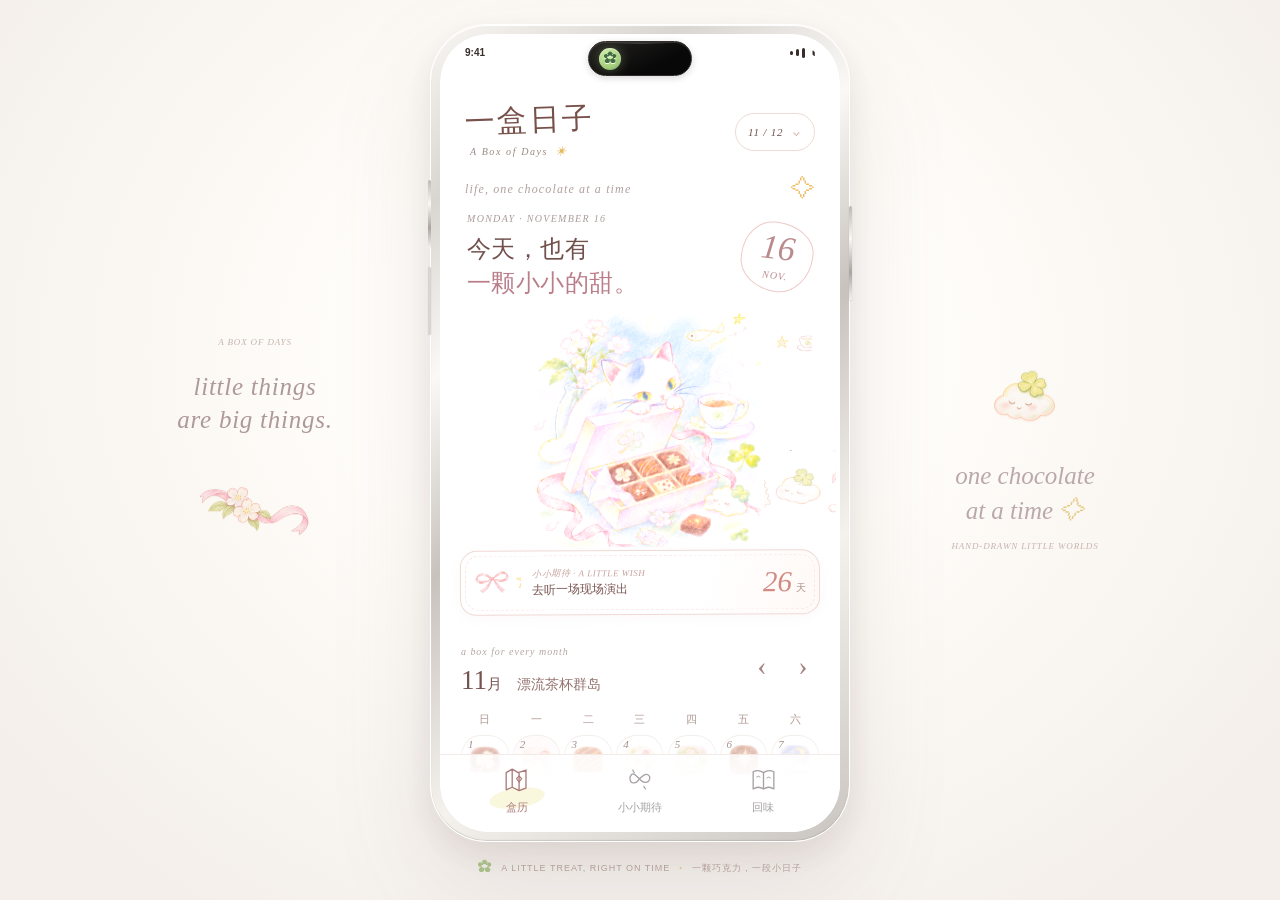
==== commit b4866abc: "Fix V5 illustration framing and phone scroll" ====
--- a/index.html
+++ b/index.html
@@ -10,7 +10,7 @@
 <script defer src="./app.js"></script>
 </head>
 <body>
-<div class="site-aside left-aside" aria-hidden="true"><span class="aside-micro">A BOX OF DAYS</span><div class="aside-mark">little things<br />are big things.</div><img src="./assets/motif-flower.png" alt="" /></div>
+<div class="site-aside left-aside" aria-hidden="true"><span class="aside-micro">A BOX OF DAYS</span><div class="aside-mark">little things<br />are big things.</div><img src="./assets/aside-ribbon.png" alt="" /></div>
 <div class="phone-stage">
   <div class="phone-device" id="phoneDevice">
     <div class="phone-screen" id="phoneScreen">
@@ -42,7 +42,6 @@
   </div>
   <div class="stage-caption"><span class="caption-flower">✿</span><span>A LITTLE TREAT, RIGHT ON TIME</span><span class="caption-dot">·</span><span>一颗巧克力，一段小日子</span></div>
 </div>
-<div class="site-aside right-aside" aria-hidden="true"><img src="./assets/motif-cloud.png" alt="" /><div>one chocolate<br />at a time <span>✧</span></div><span class="aside-micro">HAND-DRAWN LITTLE WORLDS</span></div>
+<div class="site-aside right-aside" aria-hidden="true"><img src="./assets/aside-clover-cloud.png" alt="" /><div>one chocolate<br />at a time <span>✧</span></div><span class="aside-micro">HAND-DRAWN LITTLE WORLDS</span></div>
 </body>
 </html>
-
--- a/styles.css
+++ b/styles.css
@@ -142,8 +142,9 @@
 .phone-app-scroll{position:absolute;inset:0;overflow-y:auto;overscroll-behavior:contain;-webkit-overflow-scrolling:touch;scrollbar-width:none;border-radius:inherit;transition:filter .25s ease}
 .phone-app-scroll::-webkit-scrollbar{display:none}
 .phone-app-scroll.dialog-open{overflow:hidden}
-.phone-app-scroll>.app-shell{width:100%;max-width:none;min-height:100%;margin:0;padding:54px 0 0;background:#fff;box-shadow:none}
-.phone-app-scroll .bottom-nav{z-index:9}
+.phone-app-scroll>.app-shell{width:100%;max-width:none;min-height:100%;margin:0;padding:54px 0 0;background:#fff;box-shadow:none;display:flex;flex-direction:column}
+.phone-app-scroll>#pageContent{flex:1 0 auto;padding-bottom:88px}
+.phone-app-scroll .bottom-nav{position:sticky;bottom:0;margin-top:-78px;z-index:9;flex:0 0 78px}
 .phone-screen>.overlay-root{position:absolute;inset:0;z-index:70;align-items:flex-end;pointer-events:none}
 .phone-screen>.overlay-root:has(.sheet){pointer-events:auto}
 .phone-screen>.overlay-root .overlay-scrim{position:absolute;inset:0}
@@ -172,4 +173,9 @@
   .phone-screen>.overlay-root .sheet{padding-bottom:max(24px,env(safe-area-inset-bottom))}
 }
 @media(prefers-reduced-motion:reduce){.phone-device,.phone-screen,.day-island,.island-mark,.island-copy,.island-meter,.island-spark,.island-mood-dot{transition:none!important;animation:none!important}}
-
+
+/* V5 rendering polish: clean illustration edges and reserve a reachable footer zone. */
+.site-aside{overflow:visible}
+.site-aside img{display:block;max-width:100%;height:auto;object-fit:contain;object-position:center;opacity:.9}
+.left-aside img{width:160px}
+.right-aside img{width:150px}
